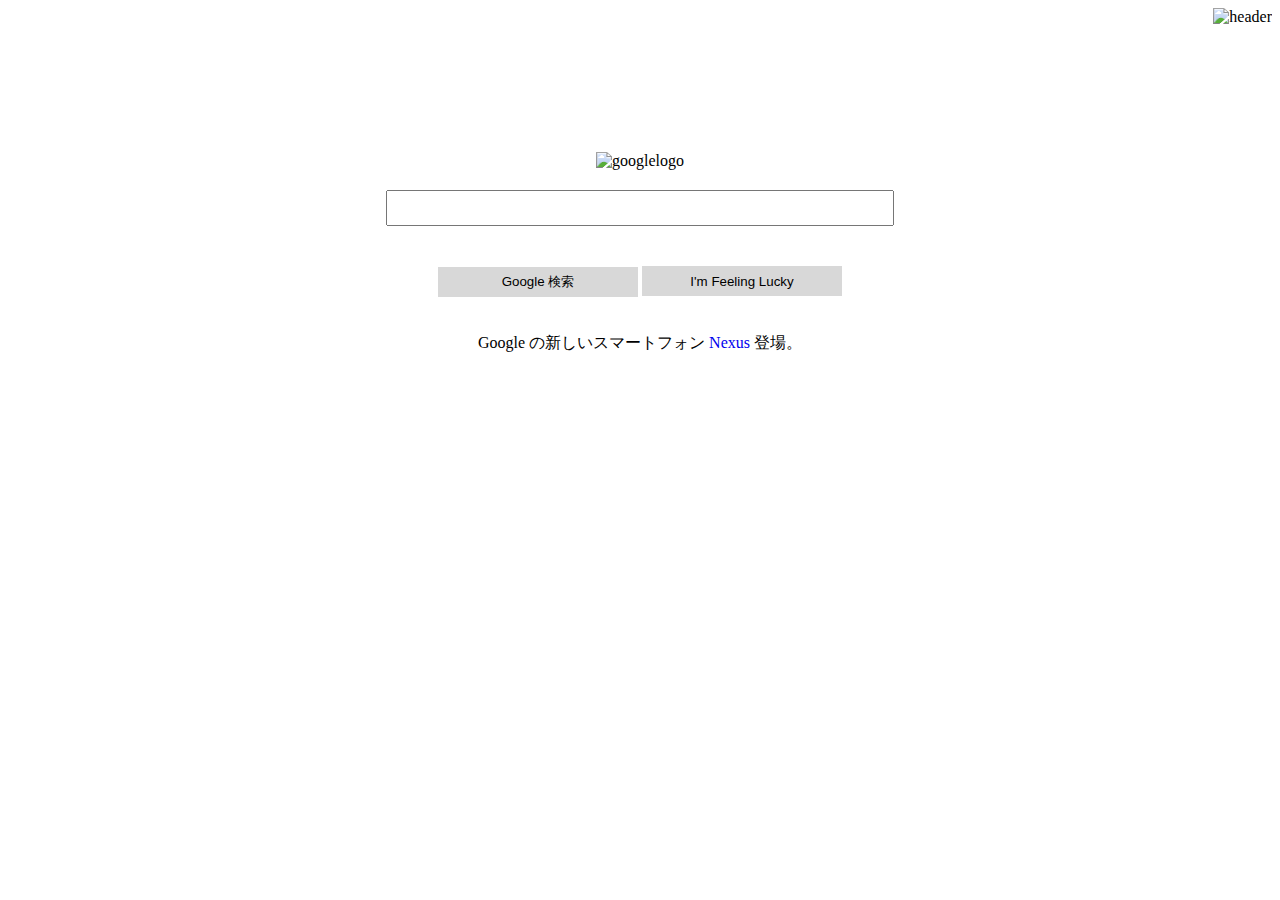
==== index.html @ cf843be7 "ページのベースを作りました" ====
<!DOCTYPE html>
<html lang="en">
<head>
    <meta charset="UTF-8">
    <title>Google</title>
    <style>
        .header{
            text-align: right;
        }
        
        .contain {
            text-align:center;
            margin:10%;
        }
        
        .search #search{
            margin:20px 0;
        }
        
        .search input{
            width:500px;
            height:30px;
            font-size:20px;

        }
        
        .search button{
            width:200px;
            height:30px;
            border:none;
            background-color:#D8D8D8;
        }
        
        .contain a{
            text-decoration: none;
        }
        
        
    </style>
</head>
<body>
    <div class="header">
        <img src="pic/header.png" alt="header">
    </div>
    <div class="contain">
        <div class="logo">
        <img src="pic/logo.jpg" alt="googlelogo" />
        </div>
        <div class="search">
            <input type="text" name="" id="search"><br>
            <button type="submit" name"search" id="search">Google 検索</button>
            <button type="button" name"I'm feeling lucky" id="search">I'm Feeling Lucky</button>
        </div>
        <p>Google の新しいスマートフォン <a href="Nexus">Nexus</a> 登場。</p>
        
    </div>
    
</body>
</html>
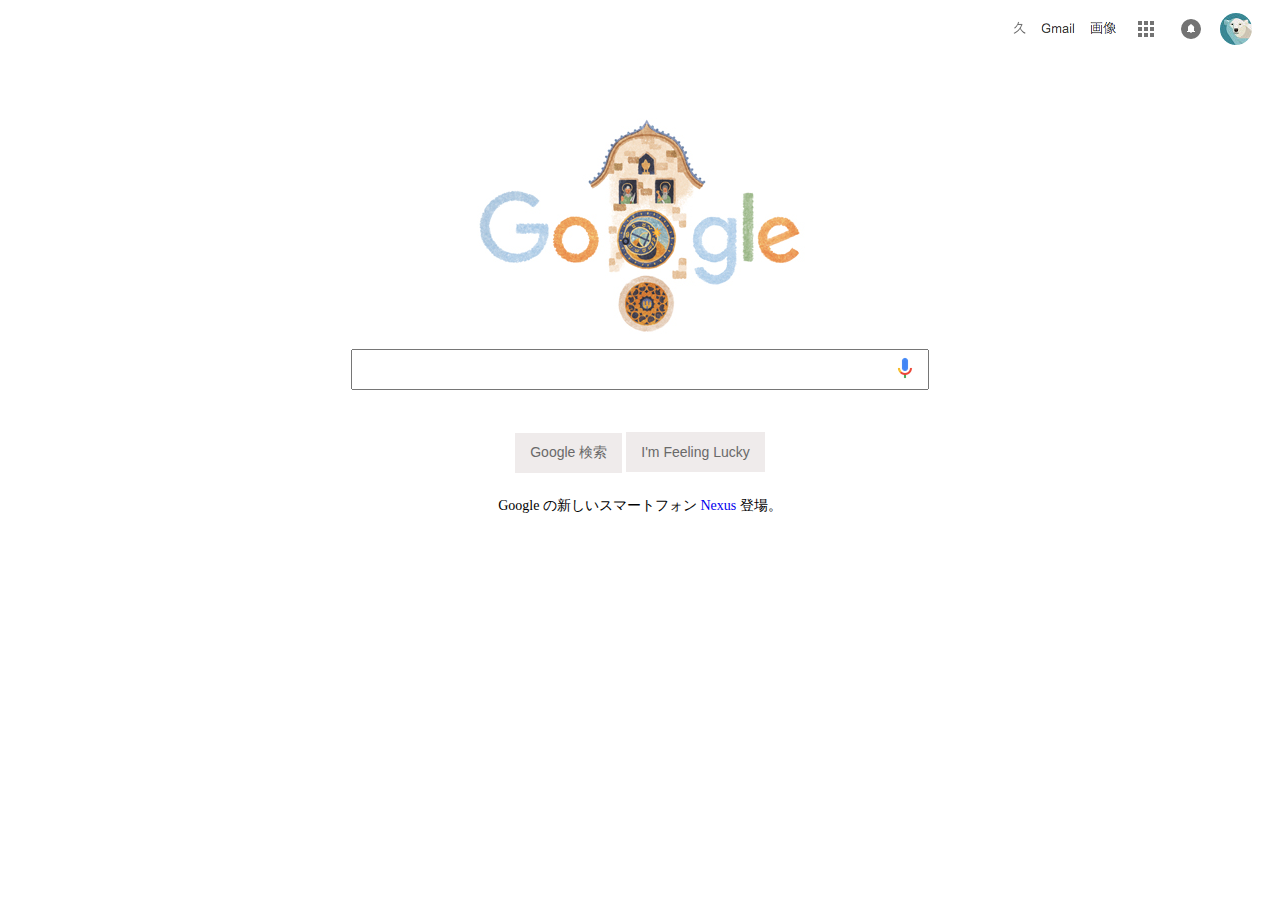
==== commit 925f317f: "綺麗にした" ====
--- a/index.html
+++ b/index.html
@@ -10,25 +10,46 @@
         
         .contain {
             text-align:center;
-            margin:10%;
+            margin:5%;
         }
         
         .search #search{
-            margin:20px 0;
+            margin:10px 0 0 0;
         }
         
-        .search input{
-            width:500px;
-            height:30px;
+        .search #button_google{
+            margin:10px 0;
+        }
+        
+        .search #button_lucky{
+            margin:10px 0;
+        }
+        
+        .search .input input{
+            width:570px;
+            height:35px;
             font-size:20px;
-
+        }
+        
+        .search .input img{
+            text-align:right;
+            position: relative;
+            left:265px;
+            top:-35px;
         }
         
         .search button{
-            width:200px;
-            height:30px;
+/*            width:200px;*/
+            height:40px;
             border:none;
-            background-color:#D8D8D8;
+            background-color:#efebeb;
+            font-size:14px;
+            color:#696969;
+            padding:0 15px;
+        }
+        
+        .contain p{
+            font-size:14px;
         }
         
         .contain a{
@@ -47,9 +68,12 @@
         <img src="pic/logo.jpg" alt="googlelogo" />
         </div>
         <div class="search">
-            <input type="text" name="" id="search"><br>
-            <button type="submit" name"search" id="search">Google 検索</button>
-            <button type="button" name"I'm feeling lucky" id="search">I'm Feeling Lucky</button>
+             <div class="input">
+                <input type="text" name="" id="search"><br>
+                <img src="pic/icon.png" alt="icon">
+            </div>
+            <button type="submit" name"search" id="button_google">Google 検索</button>
+            <button type="button" name"I'm feeling lucky" id="button_lucky">I'm Feeling Lucky</button>
         </div>
         <p>Google の新しいスマートフォン <a href="Nexus">Nexus</a> 登場。</p>
         
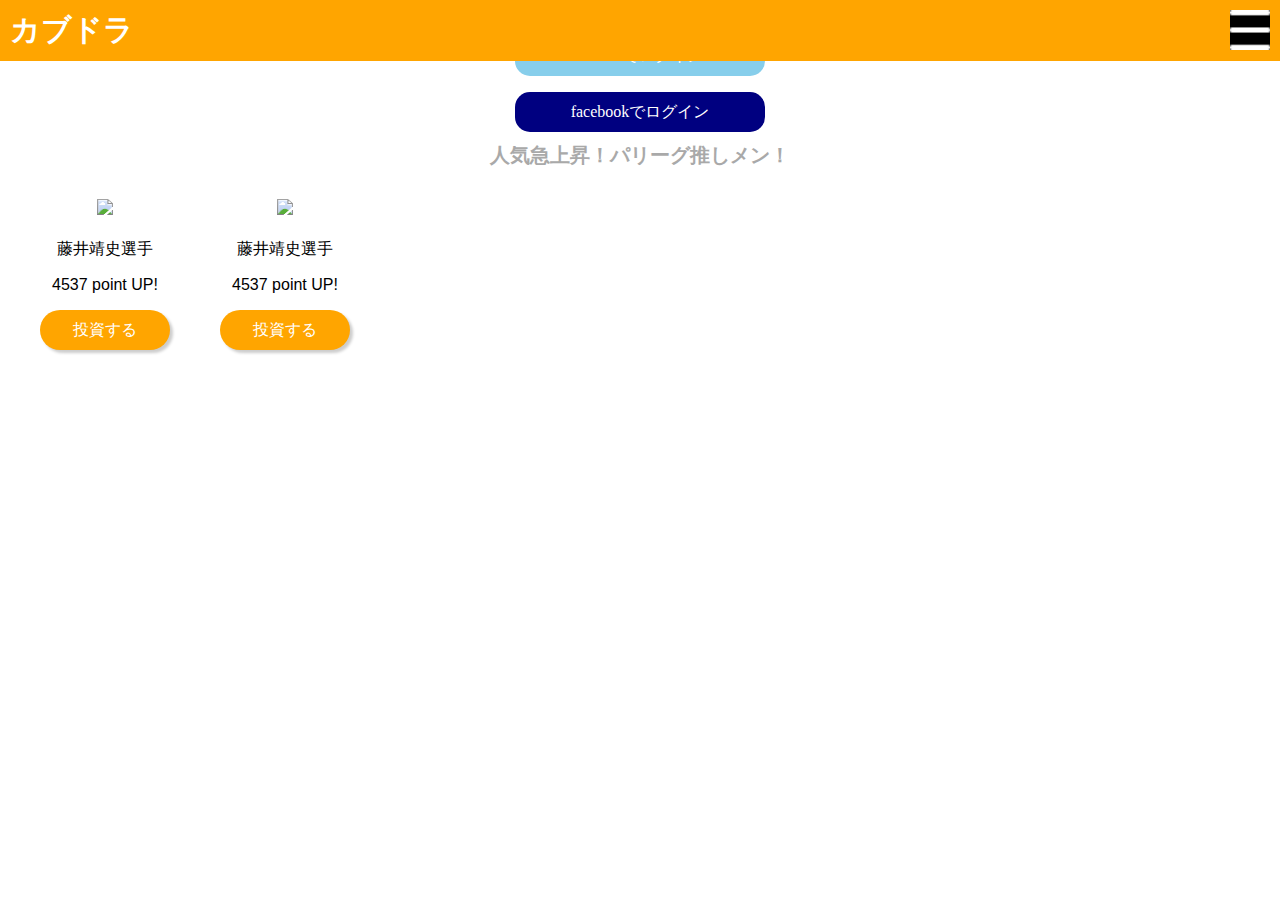
==== commit 70d57d0b: "The 7th pair programming." ====
--- a/index.html
+++ b/index.html
@@ -1,83 +1,97 @@
 <!DOCTYPE html>
-<html lang="en">
+<html lang="jp">
 <head>
     <meta charset="UTF-8">
-    <title>Google</title>
-    <style>
-        .header{
-            text-align: right;
-        }
-        
-        .contain {
-            text-align:center;
-            margin:5%;
-        }
-        
-        .search #search{
-            margin:10px 0 0 0;
-        }
-        
-        .search #button_google{
-            margin:10px 0;
-        }
-        
-        .search #button_lucky{
-            margin:10px 0;
-        }
-        
-        .search .input input{
-            width:570px;
-            height:35px;
-            font-size:20px;
-        }
-        
-        .search .input img{
-            text-align:right;
-            position: relative;
-            left:265px;
-            top:-35px;
-        }
-        
-        .search button{
-/*            width:200px;*/
-            height:40px;
-            border:none;
-            background-color:#efebeb;
-            font-size:14px;
-            color:#696969;
-            padding:0 15px;
-        }
-        
-        .contain p{
-            font-size:14px;
-        }
-        
-        .contain a{
-            text-decoration: none;
-        }
-        
-        
-    </style>
+    <title>TEST ROOM</title>
+    <link rel="stylesheet" href="main.css">
+    <link rel="stylesheet" href="snap.css">
+    
 </head>
 <body>
-    <div class="header">
-        <img src="pic/header.png" alt="header">
-    </div>
-    <div class="contain">
-        <div class="logo">
-        <img src="pic/logo.jpg" alt="googlelogo" />
+    <div class="wrap">
+
+        
+       <!-- side -->
+       <div class="snap-drawers">
+            <div class="snap-drawer snap-drawer-right">
+                <!-- メニューの部分 -->
+                <ul>
+                    <li>テスト</li>
+                    <li>テスト</li>
+                    <li>テスト</li>
+                    <li>テスト</li>
+                    <li>テスト</li>
+                    <li>テスト</li>
+                    <li>テスト</li>
+                    <li>テスト</li>
+                </ul>
+            </div>
         </div>
-        <div class="search">
-             <div class="input">
-                <input type="text" name="" id="search"><br>
-                <img src="pic/icon.png" alt="icon">
+
+
+    <!-- main -->
+    <div id="content" class="snap-content">
+            <!-- ドロワーメニューを開くボタン -->
+            <img src="pic/btn-hamburger.png" class="hamburger" id="open-right">
+            <!-- コンテンツ部分 -->
+            <div class="top-image">
+                <img src="http://placehold.jp/400x250.png">
+                <div class="mojinose">
+                    お気に入り選手を見つけて<br>
+                    投資しよう!
+                </div>
             </div>
-            <button type="submit" name"search" id="button_google">Google 検索</button>
-            <button type="button" name"I'm feeling lucky" id="button_lucky">I'm Feeling Lucky</button>
+
+            <div class="header">
+            <h1>カブドラ</h1>
+            </div>
+
+             <!-- button エリア-->
+            <div class="twitter">
+                <p>Twitterでログイン</p>
+            </div>
+
+            <div class="facebook">
+                <p>facebookでログイン</p>
+            </div>
+
+        <div class="text">
+            <h2>人気急上昇！パリーグ推しメン！</h2>
         </div>
-        <p>Google の新しいスマートフォン <a href="Nexus">Nexus</a> 登場。</p>
-        
-    </div>
-    
+
+        <div class="oshimen">
+            <div class="white-box">
+              <div class="man-image">
+                <img src="http://placehold.jp/100x100.png">
+              </div>
+              <p>藤井靖史選手</p>
+              <p>4537 point UP!</p>
+              <a href="">
+                <div class="toshi">
+                  投資する
+                </div>
+              </a>
+            </div>
+
+            <div class="white-box">
+                  <div class="man-image">
+                    <img src="http://placehold.jp/100x100.png">
+                  </div>
+                  <p>藤井靖史選手</p>
+                  <p>4537 point UP!</p>
+                  <a href="">
+                    <div class="toshi">
+                      投資する
+                    </div>
+                  </a>
+            </div>
+        </div><!--oshimen-->
+    </div><!-- main-->
+
+    </div><!-- wrap -->
+
+    <script src="http://cdn.jsdelivr.net/jquery/3.0.0-alpha1/jquery.min.js"></script><!--jquery-->
+    <script src="https://cdnjs.cloudflare.com/ajax/libs/snap.js/1.9.3/snap.js"></script><!--snap-->
+    <script src="main.js"></script>
 </body>
 </html>--- a/main.css
+++ b/main.css
@@ -0,0 +1,139 @@
+body{
+	margin:0;
+	height: 100%;
+}
+
+h1{
+	font-size:30px;
+	margin: 10px;
+	color: white;
+}
+
+h2{
+	font-size:20px;
+	margin: 10px;
+	color: darkgray;
+}
+
+button{
+    margin: 10px;
+    height: 40px;
+    width: 300px;
+}
+
+a{
+    text-decoration: none;
+}
+
+.header{
+    position: absolute;
+    top: 0px;
+    background-color:orange ;
+    margin: 0px;
+    width:100%;
+}
+
+.contents{
+    margin:0px;
+    position: relative;
+    width:100%;
+    height:100%;
+    background-color: whitesmoke;
+    z-index: 1;
+}
+
+.top-image{
+	position: relative;
+	margin-bottom:10px;
+}
+
+.mojinose{
+	position:absolute;
+	top:50%;
+	left:100px;
+	text-align: center;
+	color: white;
+	font-size:20px;
+}
+
+.button-area{
+	text-align: center;
+	margin: 0 auto;
+}
+
+.text{
+	text-align: center;
+}
+
+.man-image{
+	margin: 20px;
+}
+
+.oshimen{
+}
+
+.white-box{
+    background: white;
+    width: 150px;
+    height: 100%;
+    border-radius: 20px;
+    float: left;
+    margin-left:30px;
+    text-align: center;
+}
+
+.white-box .toshi{
+    margin:0 auto;
+}
+
+
+.toshi{
+	background: orange;
+	border-radius: 40px;
+	width: 130px;
+	height: 40px;
+	color: white;
+	box-shadow: 3px 3px 3px rgba(0,0,0,0.2);
+	line-height:40px;
+}
+
+.twitter{
+	margin: 0 auto;
+	background: skyblue;
+	width: 250px;
+	height: 40px;
+	color: white;
+	line-height:40px;
+	text-align: center;
+	font-family: 'Microsoft Sans Serif';
+	border-radius: 15px;
+}
+
+.facebook{
+	margin: 0 auto;
+	background: navy;
+	width: 250px;
+	height: 40px;
+	color: white;
+	line-height:40px;
+    text-align: center;
+	font-family: 'Microsoft Sans Serif';
+	border-radius: 15px;
+}
+
+.hamburger {
+	display: block;
+  	position: absolute;
+  	width: 40px;
+  	height: 40px;
+  	background: #000;
+  	right: 10px;
+  	top: 10px;
+    z-index: 1;
+ }
+
+
+.wrap{
+    z-index:1;
+}
+
--- a/snap.css
+++ b/snap.css
@@ -0,0 +1,82 @@
+html, body {
+  font-family: sans-serif;
+  margin: 0;
+  padding: 0;
+  width: 100%;
+  height: 100%;
+  overflow: hidden;
+}
+
+.snap-content {
+  position: absolute;
+  top: 0;
+  right: 0;
+  bottom: 0;
+  left: 0;
+  width: auto;
+  height: auto;
+  z-index: 2;
+    background-color: white;
+  overflow: auto;
+  -webkit-overflow-scrolling: touch;
+  -webkit-transform: translate3d(0, 0, 0);
+     -moz-transform: translate3d(0, 0, 0);
+      -ms-transform: translate3d(0, 0, 0);
+       -o-transform: translate3d(0, 0, 0);
+          transform: translate3d(0, 0, 0);
+}
+
+.snap-drawers {
+  position: absolute;
+  top: 0;
+  right: 0;
+  bottom: 0;
+  left: 0;
+  width: auto;
+  height: auto;
+}
+
+.snap-drawer {
+  position: absolute;
+  top: 0;
+  right: auto;
+  bottom: 0;
+  left: auto;
+  width: 265px;
+  height: auto;
+  overflow: auto;
+  -webkit-overflow-scrolling: touch;
+  -webkit-transition: width 0.3s ease;
+     -moz-transition: width 0.3s ease;
+      -ms-transition: width 0.3s ease;
+       -o-transition: width 0.3s ease;
+          transition: width 0.3s ease;
+}
+
+/*
+.snap-drawer-left {
+  left: 0;
+  z-index: 1;
+}
+*/
+
+.snap-drawer-right {
+    right: 0;
+    z-index: 0; /* main より下 */
+    background-color: orange;
+}
+
+.snap-drawer-right li{
+    list-style:none;
+    text-align: center;
+}
+
+.snapjs-left .snap-drawer-right,
+.snapjs-right .snap-drawer-left {
+  display: none;
+}
+
+.snapjs-expand-left .snap-drawer-left,
+.snapjs-expand-right .snap-drawer-right {
+  width: 100%;
+}
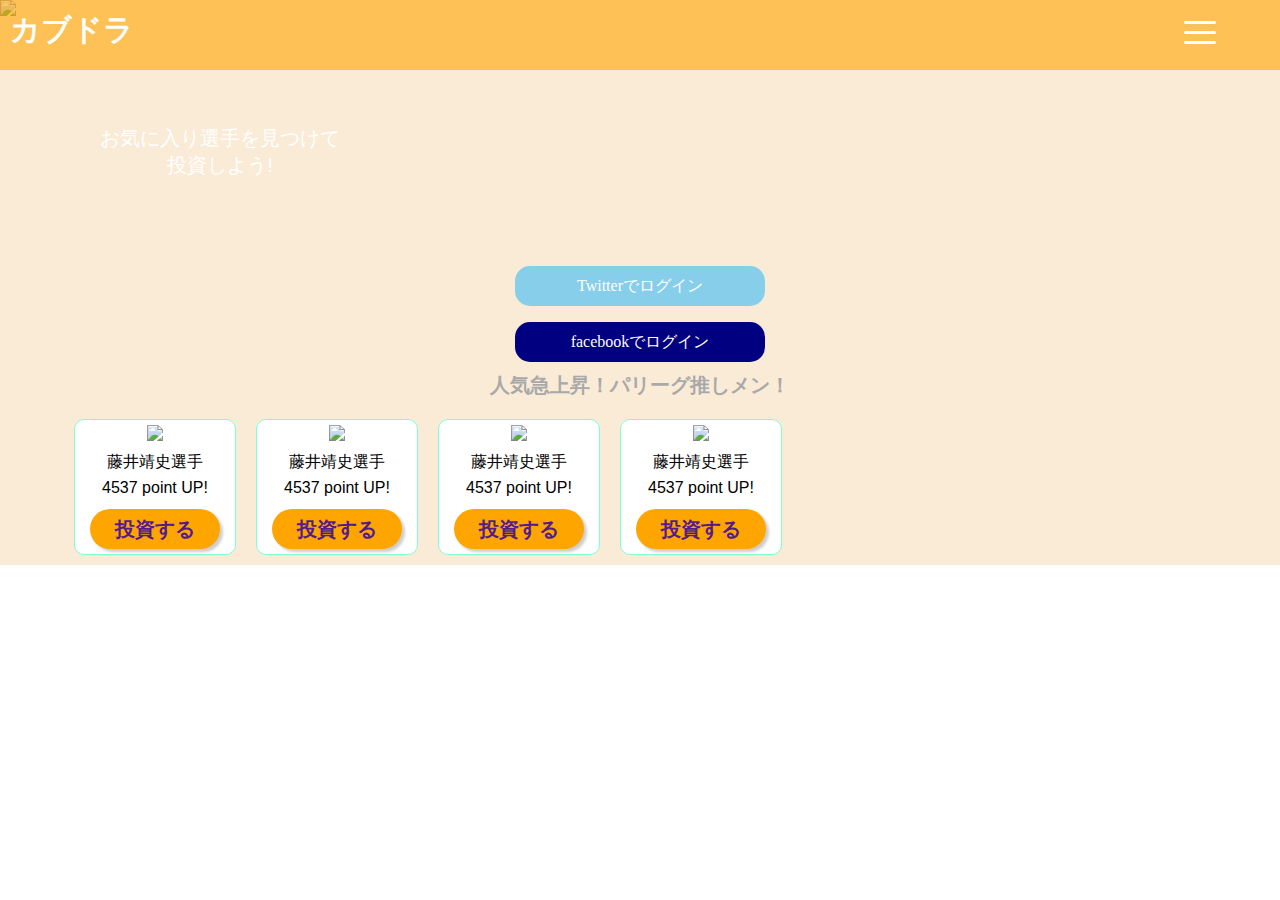
==== commit ab57f306: "ちょっとした修正" ====
--- a/index.html
+++ b/index.html
@@ -1,97 +1,146 @@
 <!DOCTYPE html>
 <html lang="jp">
+
 <head>
     <meta charset="UTF-8">
-    <title>TEST ROOM</title>
-    <link rel="stylesheet" href="main.css">
-    <link rel="stylesheet" href="snap.css">
-    
+    <title>カブドラ プロトタイプ</title>
+    <!-- main -->
+    <link rel="stylesheet" href="main.css" />
+    <!-- snap.jsのためのcss-->
+    <link rel="stylesheet" href="snap.css" />
+    <!-- headroom.jsのためのcss-->
+    <link rel="stylesheet" href="headroom.css" />
 </head>
+
 <body>
-    <div class="wrap">
+    <!-- Wrapper -->
+    <div class="wrapper">
 
-        
-       <!-- side -->
-       <div class="snap-drawers">
-            <div class="snap-drawer snap-drawer-right">
-                <!-- メニューの部分 -->
-                <ul>
-                    <li>テスト</li>
-                    <li>テスト</li>
-                    <li>テスト</li>
-                    <li>テスト</li>
-                    <li>テスト</li>
-                    <li>テスト</li>
-                    <li>テスト</li>
-                    <li>テスト</li>
-                </ul>
+        <!-- side -->
+        <div id="side">
+            <div class="snap-drawers">
+                <div class="snap-drawer snap-drawer-right">
+                    <!-- メニューの部分 -->
+                    <ul>
+                       <li>テスト<span class="chevron"></span></li>
+                       <li>テスト<span class="chevron"></span></li>
+                       <li>テスト<span class="chevron"></span></li>
+                       <li>テスト<span class="chevron"></span></li>
+                       <li>テスト<span class="chevron"></span></li>
+                    </ul>
+                </div>
             </div>
         </div>
 
+        <!-- main -->
+        <div id="main">
+            <!-- この部分が動きます -->
+            <div id="slide" class="snap-content">
 
-    <!-- main -->
-    <div id="content" class="snap-content">
-            <!-- ドロワーメニューを開くボタン -->
-            <img src="pic/btn-hamburger.png" class="hamburger" id="open-right">
-            <!-- コンテンツ部分 -->
-            <div class="top-image">
-                <img src="http://placehold.jp/400x250.png">
-                <div class="mojinose">
-                    お気に入り選手を見つけて<br>
-                    投資しよう!
+                <!-- Header(動かすためにやむなくこの位置に) -->
+                <div id="header" class="headroom">
+                    <h1>カブドラ</h1>
+                    <!-- ドロワーメニューを開くボタン -->
+                    <div id="open-right">
+                        <img class="hamburger" src="pic/btn-hamburger.png">
+                    </div>
                 </div>
+
+                <!-- コンテンツ部分 -->
+                <div class="content">
+                    <div class="top-image">
+                        <!-- 400 x 250 -->
+                        <img src="http://placehold.jp/400x250.png">
+                        <!-- ここはレスポンシブにしたいなー -->
+                        <div class="mojinose">
+                            お気に入り選手を見つけて
+                            <br> 投資しよう!
+                        </div>
+                    </div>
+
+                    <!-- login エリア-->
+                    <div class="login">
+                        <div class="twitter">
+                            <p>Twitterでログイン</p>
+                        </div>
+
+                        <div class="facebook">
+                            <p>facebookでログイン</p>
+                        </div>
+                    </div>
+
+                    <!-- 運営からのコメント -->
+                    <div class="comment">
+                        <h2>人気急上昇！パリーグ推しメン！</h2>
+                    </div>
+
+                    <!-- 押しメン -->
+                    <div class="oshimen">
+                        <div class="white-box">
+                            <div class="player-img">
+                                <img src="http://placehold.jp/100x100.png">
+                            </div>
+                            <p>藤井靖史選手</p>
+                            <p>4537 point UP!</p>
+                            <div class="vote">
+                                <a href="">投資する</a>
+                            </div>
+                        </div>
+
+                        <div class="white-box">
+                            <div class="player-img">
+                                <img src="http://placehold.jp/100x100.png">
+                            </div>
+                            <p>藤井靖史選手</p>
+                            <p>4537 point UP!</p>
+                            <div class="vote">
+                                <a href="">投資する</a>
+                            </div>
+                        </div>
+
+                        <div class="white-box">
+                            <div class="player-img">
+                                <img src="http://placehold.jp/100x100.png">
+                            </div>
+                            <p>藤井靖史選手</p>
+                            <p>4537 point UP!</p>
+                            <div class="vote">
+                                <a href="">投資する</a>
+                            </div>
+                        </div>
+
+                        <div class="white-box">
+                            <div class="player-img">
+                                <img src="http://placehold.jp/100x100.png">
+                            </div>
+                            <p>藤井靖史選手</p>
+                            <p>4537 point UP!</p>
+                            <div class="vote">
+                                <a href="">投資する</a>
+                            </div>
+                        </div>
+
+                        <!-- oshimen-footer -->
+                        <div class="oshimen-footer">
+                        </div>
+                    </div>
+                    <!--oshimen-->
+                </div>
+                <!-- content -->
             </div>
+            <!-- slide -->
+        </div>
+        <!-- main-->
+    </div>
+    <!-- wrapper -->
 
-            <div class="header">
-            <h1>カブドラ</h1>
-            </div>
-
-             <!-- button エリア-->
-            <div class="twitter">
-                <p>Twitterでログイン</p>
-            </div>
-
-            <div class="facebook">
-                <p>facebookでログイン</p>
-            </div>
-
-        <div class="text">
-            <h2>人気急上昇！パリーグ推しメン！</h2>
-        </div>
-
-        <div class="oshimen">
-            <div class="white-box">
-              <div class="man-image">
-                <img src="http://placehold.jp/100x100.png">
-              </div>
-              <p>藤井靖史選手</p>
-              <p>4537 point UP!</p>
-              <a href="">
-                <div class="toshi">
-                  投資する
-                </div>
-              </a>
-            </div>
-
-            <div class="white-box">
-                  <div class="man-image">
-                    <img src="http://placehold.jp/100x100.png">
-                  </div>
-                  <p>藤井靖史選手</p>
-                  <p>4537 point UP!</p>
-                  <a href="">
-                    <div class="toshi">
-                      投資する
-                    </div>
-                  </a>
-            </div>
-        </div><!--oshimen-->
-    </div><!-- main-->
-
-    </div><!-- wrap -->
-
-    <script src="http://cdn.jsdelivr.net/jquery/3.0.0-alpha1/jquery.min.js"></script><!--jquery-->
-    <script src="https://cdnjs.cloudflare.com/ajax/libs/snap.js/1.9.3/snap.js"></script><!--snap-->
+    <!--jquery-->
+    <script src="http://cdn.jsdelivr.net/jquery/3.0.0-alpha1/jquery.min.js"></script>
+    <!--snap.js-->
+    <script src="https://cdnjs.cloudflare.com/ajax/libs/snap.js/1.9.3/snap.js"></script>
+    <!--headroom.js-->
+    <script src="http://cdn.jsdelivr.net/headroomjs/0.7.0/headroom.min.js"></script>
     <script src="main.js"></script>
 </body>
+
 </html>--- a/main.css
+++ b/main.css
@@ -1,18 +1,22 @@
-body{
-	margin:0;
-	height: 100%;
+html, body {
+    font-family: sans-serif;
+    margin: 0;
+    padding: 0;
+    overflow: hidden;
+    height: 100%;
+    width: 100%;
 }
 
 h1{
-	font-size:30px;
-	margin: 10px;
-	color: white;
+    font-size:30px;
+    margin: 10px;
+    color: white;
 }
 
 h2{
-	font-size:20px;
-	margin: 10px;
-	color: darkgray;
+    font-size:20px;
+    margin: 10px;
+    color: darkgray;
 }
 
 button{
@@ -25,115 +29,175 @@
     text-decoration: none;
 }
 
-.header{
+
+/* wrapper */
+#wrapper{
+    z-index: 0;
+}
+
+/* side */
+#side{
+    z-index: 1;
+}
+
+#side li{
+    position: relative;
+    padding: 20px 60px 20px 10px;
+    border-bottom: 1px solid rgba(0, 0, 0, .1);
+    list-style:none;
+    text-align: center;
+}
+
+/* chevron */
+.chevron {
+    display:inline-block;
+    width: .5em;
+    height: .8em;
+    position:relative;
+    left:90px;
+}
+.chevron:before, .chevron:after {
+    display:block;
+    content:"";
+    width:0;
+    height:0em;
+    border-style:solid;
+    position:absolute;
+}
+.chevron:before {
+    right:0;
+    border-width:.6em 0 .6em .6em;
+    border-color:transparent transparent transparent white;
+}
+.chevron:after {
+    left:0;
+    border-width:.6em 0 .6em .6em;
+    border-color:transparent transparent transparent rgba(0, 0, 0, 0);
+}
+
+/* main */
+#main{
+    margin:0px;
+    width:100%;
+    height:100%;
+    background-color: whitesmoke;
+    z-index: 2;
+}
+
+/* header(snapの関係でmainの中に) */
+#header{
+    position: fixed;
+    top: 0px;
+    left: 0px;
+    width:100%;
+    height:70px; /* 固定 */
+    background-color: rgba(255, 165, 0,0.6);
+    z-index: 3; /* side*/
+}
+
+.hamburger {
+    display: block; 
     position: absolute;
-    top: 0px;
-    background-color:orange ;
-    margin: 0px;
-    width:100%;
-}
-
-.contents{
-    margin:0px;
+    top:30%;
+    right:5%;
+    z-index: 3;
+}
+
+/* content */
+.content{
+    background-color:antiquewhite;
+}
+
+/* top画像 400x250*/
+.top-image{
+    position: relative;
+    width:450px;
+    height:250px;
+}
+
+.mojinose{
+    position:absolute;
+    top:50%;
+    left:100px;
+    text-align: center;
+    color: white;
+    font-size:20px;
+}
+
+/* login button */
+.login{ /* login 内で共通 */
+    font-family: 'Microsoft Sans Serif';
+    text-align: center;
+    margin: 0 auto;
+    color: white;
+}
+
+.login > .twitter{
+    margin: 0 auto;
+    background: skyblue;
+    width: 250px;
+    height: 40px;
+    line-height:40px;
+    border-radius: 15px;
+}
+
+.login > .facebook{
+    margin: 0 auto;
+    background: navy;
+    width: 250px;
+    height: 40px;
+    line-height:40px;
+    border-radius: 15px;
+}
+
+/* 運営からのコメント */
+.comment{
+    text-align: center;
+}
+
+/* oshimen */
+.oshimen{
     position: relative;
     width:100%;
     height:100%;
-    background-color: whitesmoke;
-    z-index: 1;
-}
-
-.top-image{
-	position: relative;
-	margin-bottom:10px;
-}
-
-.mojinose{
-	position:absolute;
-	top:50%;
-	left:100px;
-	text-align: center;
-	color: white;
-	font-size:20px;
-}
-
-.button-area{
-	text-align: center;
-	margin: 0 auto;
-}
-
-.text{
-	text-align: center;
-}
-
-.man-image{
-	margin: 20px;
-}
-
-.oshimen{
+    padding:0 5%;/* いい感じにセンター寄せできないかなー */
+    text-align:center;
 }
 
 .white-box{
-    background: white;
-    width: 150px;
-    height: 100%;
-    border-radius: 20px;
-    float: left;
-    margin-left:30px;
-    text-align: center;
-}
-
-.white-box .toshi{
+    float:left;
+    background-color: white;
+    margin:10px 10px;
+    padding:5px;
+    width:150px;
+    border:1px solid;
+    border-color:aquamarine;
+    border-radius: 10px;
+    line-height: 10px;
+}
+
+.player-image{
+    width:100px;
+    height:100px;
+}
+
+.vote{
+    display: block;
     margin:0 auto;
-}
-
-
-.toshi{
-	background: orange;
-	border-radius: 40px;
-	width: 130px;
-	height: 40px;
-	color: white;
-	box-shadow: 3px 3px 3px rgba(0,0,0,0.2);
-	line-height:40px;
-}
-
-.twitter{
-	margin: 0 auto;
-	background: skyblue;
-	width: 250px;
-	height: 40px;
-	color: white;
-	line-height:40px;
-	text-align: center;
-	font-family: 'Microsoft Sans Serif';
-	border-radius: 15px;
-}
-
-.facebook{
-	margin: 0 auto;
-	background: navy;
-	width: 250px;
-	height: 40px;
-	color: white;
-	line-height:40px;
-    text-align: center;
-	font-family: 'Microsoft Sans Serif';
-	border-radius: 15px;
-}
-
-.hamburger {
-	display: block;
-  	position: absolute;
-  	width: 40px;
-  	height: 40px;
-  	background: #000;
-  	right: 10px;
-  	top: 10px;
-    z-index: 1;
- }
-
-
-.wrap{
-    z-index:1;
-}
-
+    width: 130px;
+    height: 40px;
+    font-size: 20px;
+    text-align: center;
+    font-weight: bold;
+    background: orange;
+    border-radius: 40px;
+    box-shadow: 3px 3px 3px rgba(0,0,0,0.2);
+    color: white;
+    line-height:40px;
+}
+
+/* oshimen-footer(clearのための) */
+.oshimen-footer{
+    clear: both; /* 強制的にclear */
+}
+
--- a/snap.css
+++ b/snap.css
@@ -1,12 +1,3 @@
-html, body {
-  font-family: sans-serif;
-  margin: 0;
-  padding: 0;
-  width: 100%;
-  height: 100%;
-  overflow: hidden;
-}
-
 .snap-content {
   position: absolute;
   top: 0;
@@ -62,13 +53,9 @@
 
 .snap-drawer-right {
     right: 0;
-    z-index: 0; /* main より下 */
-    background-color: orange;
-}
+    z-index: 1; /* main より下 */
+    background-color: rgba(255, 165, 0,0.6);
 
-.snap-drawer-right li{
-    list-style:none;
-    text-align: center;
 }
 
 .snapjs-left .snap-drawer-right,
--- a/headroom.css
+++ b/headroom.css
@@ -0,0 +1,31 @@
+/*
+* {
+  margin: 0;
+  padding: 0;
+  border: 0;
+}
+*/
+
+/*
+#foo {
+    width: 1024px;
+    height: 1056px;
+    background-image: url("http://jsrun.it/assets/8/5/K/8/85K8v.jpg");
+    background-repeat: no-repeat;
+    background-position: 0px 100px;  
+}
+*/
+
+.initial {
+    background-color: green;
+    opacity: 0.5;
+}
+
+.pinned {
+    background-color: blue !important;
+    opacity: 0.5;
+}
+
+.unpinned {
+    display: none;
+}
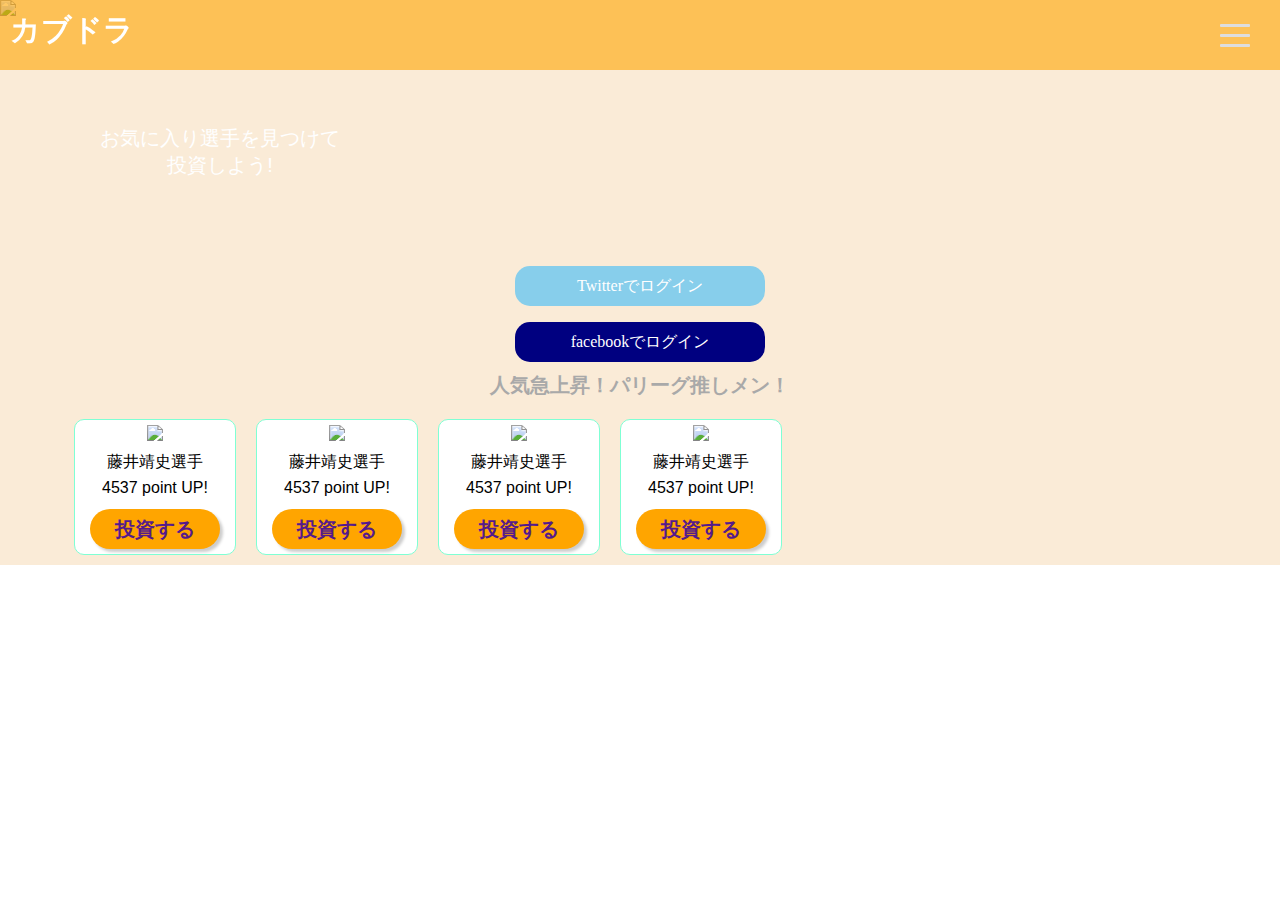
==== commit 3176c0a9: "Implementing drawer.js." ====
--- a/index.html
+++ b/index.html
@@ -6,140 +6,140 @@
     <title>カブドラ プロトタイプ</title>
     <!-- main -->
     <link rel="stylesheet" href="main.css" />
-    <!-- snap.jsのためのcss-->
-    <link rel="stylesheet" href="snap.css" />
+    <!-- drawer.jsのためのcss-->
+    <!--    <link rel="stylesheet" href="//cdnjs.cloudflare.com/ajax/libs/drawer/2.4.0/css/drawer.min.css">-->
+    <link rel="stylesheet" href="drawer.css" />
     <!-- headroom.jsのためのcss-->
     <link rel="stylesheet" href="headroom.css" />
 </head>
 
-<body>
+<body class="drawer drawer-right">
     <!-- Wrapper -->
     <div class="wrapper">
 
-        <!-- side -->
-        <div id="side">
-            <div class="snap-drawers">
-                <div class="snap-drawer snap-drawer-right">
-                    <!-- メニューの部分 -->
-                    <ul>
-                       <li>テスト<span class="chevron"></span></li>
-                       <li>テスト<span class="chevron"></span></li>
-                       <li>テスト<span class="chevron"></span></li>
-                       <li>テスト<span class="chevron"></span></li>
-                       <li>テスト<span class="chevron"></span></li>
+        <!-- Header -->
+        <header role="banner" class="headroom">
+            <h1>カブドラ</h1>
+            <div class="drawer-header">
+                <button type="button" class="drawer-toggle drawer-hamburger">
+                    <span class="sr-only">toggle navigation</span>
+                    <span class="drawer-hamburger-icon"></span>
+                </button>
+            </div>
+
+            <!-- side -->
+            <div id="side" class="drawer-main drawer-default">
+                <nav class="drawer-nav" role="navigation">
+                    <div class="drawer-brand"><a href="./">Menu</a></div>
+
+                    <ul class="drawer-menu">
+                        <li class="drawer-menu-item"><a href="./base">My page</a></li>
+                        <li class="drawer-menu-item"><a href="./base">Player list</a></li>
+                        <li class="drawer-menu-item"><a href="./base">Prize</a></li>
                     </ul>
-                </div>
+
+                    <div class="drawer-footer"><span></span></div>
+                </nav>
             </div>
-        </div>
+        </header>
 
         <!-- main -->
-        <div id="main">
-            <!-- この部分が動きます -->
-            <div id="slide" class="snap-content">
-
-                <!-- Header(動かすためにやむなくこの位置に) -->
-                <div id="header" class="headroom">
-                    <h1>カブドラ</h1>
-                    <!-- ドロワーメニューを開くボタン -->
-                    <div id="open-right">
-                        <img class="hamburger" src="pic/btn-hamburger.png">
+        <div id="main" class="drawer-overlay">
+            <!-- コンテンツ部分 -->
+            <div class="content">
+                <div class="top-image">
+                    <!-- 400 x 250 -->
+                    <img src="http://placehold.jp/400x250.png">
+                    <!-- ここはレスポンシブにしたいなー -->
+                    <div class="mojinose">
+                        お気に入り選手を見つけて
+                        <br> 投資しよう!
                     </div>
                 </div>
 
-                <!-- コンテンツ部分 -->
-                <div class="content">
-                    <div class="top-image">
-                        <!-- 400 x 250 -->
-                        <img src="http://placehold.jp/400x250.png">
-                        <!-- ここはレスポンシブにしたいなー -->
-                        <div class="mojinose">
-                            お気に入り選手を見つけて
-                            <br> 投資しよう!
+                <!-- login エリア-->
+                <div class="login">
+                    <div class="twitter">
+                        <p>Twitterでログイン</p>
+                    </div>
+
+                    <div class="facebook">
+                        <p>facebookでログイン</p>
+                    </div>
+                </div>
+
+                <!-- 運営からのコメント -->
+                <div class="comment">
+                    <h2>人気急上昇！パリーグ推しメン！</h2>
+                </div>
+
+                <!-- 押しメン -->
+                <div class="oshimen">
+                    <div class="white-box">
+                        <div class="player-img">
+                            <img src="http://placehold.jp/100x100.png">
+                        </div>
+                        <p>藤井靖史選手</p>
+                        <p>4537 point UP!</p>
+                        <div class="vote">
+                            <a href="">投資する</a>
                         </div>
                     </div>
 
-                    <!-- login エリア-->
-                    <div class="login">
-                        <div class="twitter">
-                            <p>Twitterでログイン</p>
+                    <div class="white-box">
+                        <div class="player-img">
+                            <img src="http://placehold.jp/100x100.png">
                         </div>
-
-                        <div class="facebook">
-                            <p>facebookでログイン</p>
+                        <p>藤井靖史選手</p>
+                        <p>4537 point UP!</p>
+                        <div class="vote">
+                            <a href="">投資する</a>
                         </div>
                     </div>
 
-                    <!-- 運営からのコメント -->
-                    <div class="comment">
-                        <h2>人気急上昇！パリーグ推しメン！</h2>
+                    <div class="white-box">
+                        <div class="player-img">
+                            <img src="http://placehold.jp/100x100.png">
+                        </div>
+                        <p>藤井靖史選手</p>
+                        <p>4537 point UP!</p>
+                        <div class="vote">
+                            <a href="">投資する</a>
+                        </div>
                     </div>
 
-                    <!-- 押しメン -->
-                    <div class="oshimen">
-                        <div class="white-box">
-                            <div class="player-img">
-                                <img src="http://placehold.jp/100x100.png">
-                            </div>
-                            <p>藤井靖史選手</p>
-                            <p>4537 point UP!</p>
-                            <div class="vote">
-                                <a href="">投資する</a>
-                            </div>
+                    <div class="white-box">
+                        <div class="player-img">
+                            <img src="http://placehold.jp/100x100.png">
                         </div>
-
-                        <div class="white-box">
-                            <div class="player-img">
-                                <img src="http://placehold.jp/100x100.png">
-                            </div>
-                            <p>藤井靖史選手</p>
-                            <p>4537 point UP!</p>
-                            <div class="vote">
-                                <a href="">投資する</a>
-                            </div>
-                        </div>
-
-                        <div class="white-box">
-                            <div class="player-img">
-                                <img src="http://placehold.jp/100x100.png">
-                            </div>
-                            <p>藤井靖史選手</p>
-                            <p>4537 point UP!</p>
-                            <div class="vote">
-                                <a href="">投資する</a>
-                            </div>
-                        </div>
-
-                        <div class="white-box">
-                            <div class="player-img">
-                                <img src="http://placehold.jp/100x100.png">
-                            </div>
-                            <p>藤井靖史選手</p>
-                            <p>4537 point UP!</p>
-                            <div class="vote">
-                                <a href="">投資する</a>
-                            </div>
-                        </div>
-
-                        <!-- oshimen-footer -->
-                        <div class="oshimen-footer">
+                        <p>藤井靖史選手</p>
+                        <p>4537 point UP!</p>
+                        <div class="vote">
+                            <a href="">投資する</a>
                         </div>
                     </div>
-                    <!--oshimen-->
+
+                    <!-- oshimen-footer -->
+                    <div class="oshimen-footer">
+                    </div>
                 </div>
-                <!-- content -->
+                <!--oshimen-->
             </div>
-            <!-- slide -->
+            <!-- content -->
         </div>
         <!-- main-->
     </div>
     <!-- wrapper -->
 
     <!--jquery-->
-    <script src="http://cdn.jsdelivr.net/jquery/3.0.0-alpha1/jquery.min.js"></script>
-    <!--snap.js-->
-    <script src="https://cdnjs.cloudflare.com/ajax/libs/snap.js/1.9.3/snap.js"></script>
-    <!--headroom.js-->
-    <script src="http://cdn.jsdelivr.net/headroomjs/0.7.0/headroom.min.js"></script>
+    <script src="//cdn.jsdelivr.net/jquery/3.0.0-alpha1/jquery.min.js"></script>
+    <!--drawer-->
+    <script src="//cdnjs.cloudflare.com/ajax/libs/drawer/2.4.0/js/jquery.drawer.min.js"></script>
+    <!--iscroll-->
+    <script src="//cdnjs.cloudflare.com/ajax/libs/iScroll/5.1.3/iscroll.min.js" type="application/javascript"></script>
+    <!--dropdown-->
+    <script src="//cdn.jsdelivr.net/bootstrap.hover-dropdown/2.1.3/bootstrap-hover-dropdown.min.js"></script>
+    <!--自作js-->
     <script src="main.js"></script>
 </body>
 
--- a/main.css
+++ b/main.css
@@ -32,12 +32,28 @@
 
 /* wrapper */
 #wrapper{
-    z-index: 0;
+}
+
+/* header */
+header{
+    position: fixed;
+    top: 0px;
+    left: 0px;
+    width:100%;
+    height:70px; /* 固定 */
+    background-color: rgba(255, 165, 0,0.6);
+    z-index: 1;
+}
+
+.hamburger {
+    display: block; 
+    position: absolute;
+    top:30%;
+    right:5%;
 }
 
 /* side */
 #side{
-    z-index: 1;
 }
 
 #side li{
@@ -81,26 +97,6 @@
     width:100%;
     height:100%;
     background-color: whitesmoke;
-    z-index: 2;
-}
-
-/* header(snapの関係でmainの中に) */
-#header{
-    position: fixed;
-    top: 0px;
-    left: 0px;
-    width:100%;
-    height:70px; /* 固定 */
-    background-color: rgba(255, 165, 0,0.6);
-    z-index: 3; /* side*/
-}
-
-.hamburger {
-    display: block; 
-    position: absolute;
-    top:30%;
-    right:5%;
-    z-index: 3;
 }
 
 /* content */
--- a/drawer.css
+++ b/drawer.css
@@ -0,0 +1,749 @@
+/*!
+ * drawer v2.4.0
+ * http://git.blivesta.com/drawer
+ * Licensed under MIT
+ * Author : blivesta
+ * http://blivesta.com
+ */
+
+body.drawer-navbar.drawer-fixed {
+    padding-top: 0;
+}
+
+.drawer-main {
+    position: fixed;
+    top: 0;
+    z-index: 5300;
+    width: 280px;
+    height: 100%;
+    overflow: scroll;
+}
+
+.drawer-left .drawer-main {
+    left: -280px;
+    -webkit-transition: -webkit-transform .4s cubic-bezier(.19, 1, .22, 1);
+    -o-transition: -o-transform .4s cubic-bezier(.19, 1, .22, 1);
+    transition: transform .4s cubic-bezier(.19, 1, .22, 1);
+    -webkit-transform: translate3d(-280px, 0px, 0px);
+    transform: translate3d(-280px, 0px, 0px);
+}
+
+.drawer-left.drawer-open .drawer-main {
+    left: 0;
+    -webkit-transform: translate3d(0px, 0px, 0px);
+    transform: translate3d(0px, 0px, 0px);
+}
+
+.drawer-right .drawer-main {
+    right: -280px;
+    -webkit-transition: -webkit-transform .4s cubic-bezier(.19, 1, .22, 1);
+    -o-transition: -o-transform .4s cubic-bezier(.19, 1, .22, 1);
+    transition: transform .4s cubic-bezier(.19, 1, .22, 1);
+    -webkit-transform: translate3d(280px, 0px, 0px);
+    transform: translate3d(280px, 0px, 0px);
+}
+
+.drawer-right.drawer-open .drawer-main {
+    right: 0;
+    -webkit-transform: translate3d(0px, 0px, 0px);
+    transform: translate3d(0px, 0px, 0px);
+}
+
+.drawer-top .drawer-main {
+    width: 100%;
+    height: auto;
+    max-height: 100%;
+    -webkit-transition: -webkit-transform .4s cubic-bezier(.19, 1, .22, 1);
+    -o-transition: -o-transform .4s cubic-bezier(.19, 1, .22, 1);
+    transition: transform .4s cubic-bezier(.19, 1, .22, 1);
+    -webkit-transform: translate3d(0, -100%, 0px);
+    transform: translate3d(0, -100%, 0px);
+}
+
+.drawer-top.drawer-open .drawer-main {
+    -webkit-transform: translate3d(0, 0, 0px);
+    transform: translate3d(0, 0, 0px);
+}
+
+.drawer-overlay {
+    position: relative;
+}
+
+.drawer-left .drawer-hamburger {
+    left: 0;
+    -webkit-transform: translateX(0px) translateY(0px);
+    -ms-transform: translateX(0px) translateY(0px);
+    -o-transform: translateX(0px) translateY(0px);
+    transform: translateX(0px) translateY(0px);
+}
+
+.drawer-left.drawer-open .drawer-hamburger {
+    -webkit-transform: translateX(280px) translateY(0px);
+    -ms-transform: translateX(280px) translateY(0px);
+    -o-transform: translateX(280px) translateY(0px);
+    transform: translateX(280px) translateY(0px);
+}
+
+.drawer-right .drawer-hamburger {
+    right: 0;
+    -webkit-transform: translateX(0px) translateY(0px);
+    -ms-transform: translateX(0px) translateY(0px);
+    -o-transform: translateX(0px) translateY(0px);
+    transform: translateX(0px) translateY(0px);
+}
+
+.drawer-right.drawer-open .drawer-hamburger {
+    -webkit-transform: translateX(-280px) translateY(0px);
+    -ms-transform: translateX(-280px) translateY(0px);
+    -o-transform: translateX(-280px) translateY(0px);
+    transform: translateX(-280px) translateY(0px);
+}
+
+.drawer-top .drawer-hamburger {
+    right: 0;
+}
+
+.drawer-top.drawer-open .drawer-hamburger {
+    right: 0;
+    z-index: 5400;
+}
+
+/* openedのときに全体を薄暗くする*/
+.drawer-overlay-upper {
+    position: fixed;
+    top: 0;
+    left: 0;
+    z-index: 5200;
+    display: none;
+    width: 100%;
+    height: 100%;
+    background-color: #000;
+    background-color: rgba(0, 0, 0, 0);
+}
+
+.drawer-open .drawer-overlay-upper {
+    display: block !important;
+}
+
+.drawer-hamburger {
+    position: fixed;
+    top: -15px;
+    z-index: 5100;
+    display: block;
+    width: 70px;
+    height: 70px;
+    padding: 20px;
+    background: 0;
+    background-color: transparent;
+    border: 0;
+    outline: 0;
+}
+
+.drawer-hamburger:hover {
+    cursor: pointer;
+}
+
+.drawer-hamburger-icon {
+    position: relative;
+    display: block;
+    margin-top: 10px;
+}
+
+.drawer-hamburger-icon,
+.drawer-hamburger-icon:before,
+.drawer-hamburger-icon:after {
+    width: 100%;
+    height: 3px;
+    background-color: #ddd;
+    border-radius: 1px;
+    -webkit-transition: all .4s cubic-bezier(.19, 1, .22, 1);
+    -o-transition: all .4s cubic-bezier(.19, 1, .22, 1);
+    transition: all .4s cubic-bezier(.19, 1, .22, 1);
+}
+
+.drawer-hamburger-icon:before,
+.drawer-hamburger-icon:after {
+    position: absolute;
+    top: -10px;
+    left: 0;
+    content: " ";
+}
+
+.drawer-hamburger-icon:after {
+    top: 10px;
+}
+
+
+/* openedのときのハンバーガーアイコン*/
+.drawer-open .drawer-hamburger {
+    width: 0;
+    height: 0;
+}
+/*
+.drawer-open .drawer-hamburger-icon {
+    background-color: transparent;
+}
+
+.drawer-open .drawer-hamburger-icon:before,
+.drawer-open .drawer-hamburger-icon:after {
+    top: 0;
+}
+
+.drawer-open .drawer-hamburger-icon:before {
+    -webkit-transform: rotate(45deg);
+    -ms-transform: rotate(45deg);
+    -o-transform: rotate(45deg);
+    transform: rotate(45deg);
+}
+
+.drawer-open .drawer-hamburger-icon:after {
+    -webkit-transform: rotate(-45deg);
+    -ms-transform: rotate(-45deg);
+    -o-transform: rotate(-45deg);
+    transform: rotate(-45deg);
+}
+*/
+
+.drawer-default {
+    background-color: rgba(2, 2, 2, .8);
+    -webkit-box-shadow: inset 0 0 0 rgba(0, 0, 0, .5);
+    box-shadow: inset 0 0 0 rgba(0, 0, 0, .5);
+}
+
+.drawer-default + .drawer-overlay {
+    background-color: #fff;
+}
+
+.drawer-default li,
+.drawer-default a,
+.drawer-default .drawer-brand {
+    position: relative;
+    display: block;
+}
+
+.drawer-default a {
+    text-decoration: none;
+}
+
+.drawer-default a:hover,
+.drawer-default a:focus {
+    text-decoration: underline;
+}
+
+.drawer-default .drawer-brand a {
+    padding: 20px 15px;
+    font-size: 22px;
+    color: #fff;
+}
+
+.drawer-default .drawer-brand a:hover {
+    color: #555;
+}
+
+.drawer-default .drawer-brand > img {
+    display: block;
+}
+
+.drawer-default .drawer-footer {
+    position: relative;
+    height: 50px;
+    padding: 0 15px;
+    line-height: 50px;
+    background-color: transparent;
+}
+
+.drawer-default .drawer-footer span:before,
+.drawer-default .drawer-footer span:after {
+    display: block;
+    content: " ";
+}
+
+.drawer-default ul {
+    padding: 0;
+    margin: 0;
+    list-style: none;
+}
+
+.drawer-default .drawer-menu-item {
+    padding: 15px 15px 0;
+    font-size: 18px;
+    color: #555;
+}
+
+.drawer-default .drawer-menu-item.disabled a {
+    color: #333;
+}
+
+.drawer-default .drawer-menu-item.disabled a:hover,
+.drawer-default .drawer-menu-item.disabled a:focus {
+    color: #333;
+    cursor: not-allowed;
+    background-color: transparent;
+}
+
+.drawer-default .drawer-menu-item a {
+    color: #888;
+}
+
+.drawer-default .drawer-menu-item a:hover,
+.drawer-default .drawer-menu-item a:focus {
+    color: #fff;
+    background-color: transparent;
+}
+
+.drawer-default .drawer-menu-item a img {
+    max-width: none;
+}
+
+.drawer-default .drawer-submenu {
+    margin-bottom: 20px;
+}
+
+.drawer-default .drawer-submenu:last-child {
+    margin-bottom: 0;
+}
+
+.drawer-default .drawer-submenu-item {
+    padding: 0;
+}
+
+.drawer-default .drawer-submenu-item a {
+    height: 50px;
+    font-size: 14px;
+    line-height: 50px;
+}
+
+.drawer-default .drawer-submenu-item a:hover,
+.drawer-default .drawer-submenu-item a:focus {
+    color: #fff;
+}
+
+.drawer-default .dropdown-menu {
+    position: absolute;
+    z-index: 5000;
+    display: none;
+    background-color: #222;
+    border: 0;
+    -webkit-box-shadow: none;
+    box-shadow: none;
+}
+
+.drawer-default .dropdown-menu > li > a {
+    padding: 0!important;
+}
+
+.drawer-default .dropdown.open > .dropdown-menu {
+    position: static;
+    display: block;
+    float: none;
+    width: auto;
+}
+
+@media (max-width: 767px) {
+    .drawer-default a:hover,
+    .drawer-default a:focus {
+        color: #888 !important;
+        text-decoration: none;
+    }
+}
+
+.drawer-navbar-default {
+    background-color: #222;
+    -webkit-box-shadow: inset 0 0 0 rgba(0, 0, 0, .5);
+    box-shadow: inset 0 0 0 rgba(0, 0, 0, .5);
+}
+
+.drawer-navbar-default + .drawer-overlay {
+    background-color: #fff;
+}
+
+.drawer-navbar-default li,
+.drawer-navbar-default a,
+.drawer-navbar-default .drawer-brand {
+    position: relative;
+    display: block;
+}
+
+.drawer-navbar-default a {
+    text-decoration: none;
+    outline: 0;
+}
+
+.drawer-navbar-default a:hover,
+.drawer-navbar-default a:focus {
+    text-decoration: none;
+}
+
+.drawer-navbar-default .drawer-brand a {
+    padding: 20px 15px;
+    font-size: 22px;
+    color: #fff;
+}
+
+.drawer-navbar-default .drawer-brand a:hover,
+.drawer-navbar-default .drawer-brand a:focus {
+    color: #555;
+}
+
+.drawer-navbar-default .drawer-brand > img {
+    display: block;
+}
+
+.drawer-navbar-default .drawer-footer {
+    position: relative;
+    height: 50px;
+    padding: 0 15px;
+    line-height: 50px;
+    background-color: transparent;
+}
+
+.drawer-navbar-default .drawer-footer span:before,
+.drawer-navbar-default .drawer-footer span:after {
+    display: block;
+    content: " ";
+}
+
+.drawer-navbar-default ul {
+    padding: 0;
+    margin: 0;
+    list-style: none;
+}
+
+.drawer-navbar-default .drawer-menu.drawer-navbar-right {
+    float: none;
+}
+
+.drawer-navbar-default .drawer-menu-item {
+    padding: 15px 15px 0;
+    font-size: 18px;
+    color: #555;
+}
+
+.drawer-navbar-default .drawer-menu-item.disabled a {
+    color: #333;
+}
+
+.drawer-navbar-default .drawer-menu-item.disabled a:hover,
+.drawer-navbar-default .drawer-menu-item.disabled a:focus {
+    color: #333;
+    cursor: not-allowed;
+    background-color: transparent;
+}
+
+.drawer-navbar-default .drawer-menu-item a {
+    color: #888;
+}
+
+.drawer-navbar-default .drawer-menu-item a:hover,
+.drawer-navbar-default .drawer-menu-item a:focus {
+    color: #fff;
+    background-color: transparent;
+}
+
+.drawer-navbar-default .drawer-menu-item a img {
+    max-width: none;
+}
+
+.drawer-navbar-default .drawer-submenu {
+    margin-bottom: 20px;
+}
+
+.drawer-navbar-default .drawer-submenu:last-child {
+    margin-bottom: 0;
+}
+
+.drawer-navbar-default .drawer-submenu-item {
+    padding: 0;
+}
+
+.drawer-navbar-default .drawer-submenu-item a {
+    height: 50px;
+    font-size: 14px;
+    line-height: 50px;
+}
+
+.drawer-navbar-default .drawer-submenu-item a:hover,
+.drawer-navbar-default .drawer-submenu-item a:focus {
+    color: #fff;
+}
+
+.drawer-navbar-default .dropdown-menu {
+    position: absolute;
+    top: 100%;
+    left: 0;
+    z-index: 5000;
+    display: none;
+    background-color: #222;
+    border: 0;
+    -webkit-box-shadow: none;
+    box-shadow: none;
+}
+
+.drawer-navbar-default .dropdown-menu > li > a {
+    padding: 0!important;
+}
+
+.drawer-navbar-default .dropdown.open > .dropdown-menu {
+    display: block;
+}
+
+@media (max-width: 767px) {
+    .drawer-navbar-default .container {
+        padding-right: 0;
+        padding-left: 0;
+    }
+    .drawer-navbar-default .drawer-menu-item a:hover,
+    .drawer-navbar-default .drawer-menu-item a:focus {
+        color: #888;
+        text-decoration: none;
+    }
+    .drawer-navbar-default .drawer-submenu {
+        margin-bottom: 20px;
+    }
+    .drawer-navbar-default .drawer-submenu:last-child {
+        margin-bottom: 0;
+    }
+    .drawer-navbar-default .drawer-submenu-item a:hover,
+    .drawer-navbar-default .drawer-submenu-item a:focus {
+        color: #ddd;
+    }
+    .drawer-navbar-default .dropdown.open > .dropdown-menu {
+        position: static;
+        float: none;
+        width: auto;
+    }
+}
+
+.drawer-dropdown .caret,
+.drawer-dropdown-hover .caret {
+    display: inline-block;
+    width: 0;
+    height: 0;
+    margin-left: 2px;
+    vertical-align: middle;
+    border-top: 4px solid;
+    border-right: 4px solid transparent;
+    border-left: 4px solid transparent;
+    -webkit-transition: -webkit-transform .2s ease, opacity .2s ease;
+    -o-transition: -o-transform .2s ease, opacity .2s ease;
+    transition: transform .2s ease, opacity .2s ease;
+    -webkit-transform: rotate(0deg);
+    -ms-transform: rotate(0deg);
+    -o-transform: rotate(0deg);
+    transform: rotate(0deg);
+}
+
+.drawer-dropdown.open .caret,
+.drawer-dropdown-hover.open .caret {
+    -webkit-transform: rotate(180deg);
+    -ms-transform: rotate(180deg);
+    -o-transform: rotate(180deg);
+    transform: rotate(180deg);
+}
+
+.dropdown-backdrop {
+    position: fixed;
+    top: 0;
+    right: 0;
+    bottom: 0;
+    left: 0;
+    z-index: 990;
+}
+
+.sr-only {
+    position: absolute;
+    width: 1px;
+    height: 1px;
+    padding: 0;
+    margin: -1px;
+    overflow: hidden;
+    clip: rect(0, 0, 0, 0);
+    border: 0;
+}
+
+.sr-only-focusable:active,
+.sr-only-focusable:focus {
+    position: static;
+    width: auto;
+    height: auto;
+    margin: 0;
+    overflow: visible;
+    clip: auto;
+}
+
+@media (min-width: 767px) {
+    .drawer-responsive.drawer-left .drawer-toggle,
+    .drawer-responsive.drawer-right .drawer-toggle,
+    .drawer-navbar.drawer-left .drawer-toggle,
+    .drawer-navbar.drawer-right .drawer-toggle,
+    .drawer-navbar.drawer-top .drawer-toggle {
+        display: none;
+        visibility: hidden;
+    }
+    .drawer-responsive.drawer-left .drawer-main {
+        left: 0;
+        display: block;
+        -webkit-transform: none;
+        -ms-transform: none;
+        -o-transform: none;
+        transform: none;
+    }
+    .drawer-responsive.drawer-right .drawer-main {
+        right: 0;
+        display: block;
+        -webkit-transform: none;
+        -ms-transform: none;
+        -o-transform: none;
+        transform: none;
+    }
+}
+
+@media (min-width: 768px) {
+    body.drawer-navbar.drawer-fixed {
+        padding-top: 50px;
+    }
+    .drawer-responsive {
+        background-color: #222;
+    }
+    .drawer-responsive .drawer-overlay {
+        background-color: #fff;
+    }
+    .drawer-responsive .container {
+        max-width: 618px;
+    }
+    .drawer-responsive.drawer-left .drawer-main,
+    .drawer-responsive.drawer-right .drawer-main {
+        position: absolute;
+        width: 150px !important;
+        height: auto!important;
+        overflow: visible!important;
+    }
+    .drawer-responsive.drawer-left .drawer-main {
+        float: left;
+    }
+    .drawer-responsive.drawer-left .drawer-overlay {
+        margin-left: 150px;
+    }
+    .drawer-responsive.drawer-right .drawer-main {
+        float: right;
+    }
+    .drawer-responsive.drawer-right .drawer-overlay {
+        margin-right: 150px;
+    }
+    .drawer-navbar.drawer-left .drawer-main,
+    .drawer-navbar.drawer-right .drawer-main,
+    .drawer-navbar.drawer-top .drawer-main {
+        position: relative;
+    }
+    .drawer-navbar.drawer-static.drawer-left .drawer-main,
+    .drawer-navbar.drawer-static.drawer-right .drawer-main,
+    .drawer-navbar.drawer-static.drawer-top .drawer-main {
+        z-index: 5000;
+    }
+    .drawer-navbar.drawer-fixed.drawer-left .drawer-main,
+    .drawer-navbar.drawer-fixed.drawer-right .drawer-main,
+    .drawer-navbar.drawer-fixed.drawer-top .drawer-main {
+        position: fixed;
+        z-index: 5100;
+    }
+    .drawer-navbar.drawer-left .drawer-main,
+    .drawer-navbar.drawer-right .drawer-main,
+    .drawer-navbar.drawer-top .drawer-main {
+        top: 0;
+        left: 0;
+        display: block;
+        width: 100%!important;
+        height: auto!important;
+        overflow: visible!important;
+        -webkit-transform: none;
+        -ms-transform: none;
+        -o-transform: none;
+        transform: none;
+    }
+    .drawer-navbar-default {
+        position: relative;
+        background-color: #fff;
+        border-bottom: 1px solid #ccc;
+    }
+    .drawer-navbar-default li,
+    .drawer-navbar-default a,
+    .drawer-navbar-default .drawer-brand {
+        float: left;
+    }
+    .drawer-navbar-default a {
+        height: 50px;
+        padding: 0 15px;
+        font-size: 14px;
+        line-height: 50px;
+    }
+    .drawer-navbar-default .drawer-brand a {
+        padding: 0 15px;
+        font-size: 90%;
+        color: #555;
+    }
+    .drawer-navbar-default .drawer-brand a:hover,
+    .drawer-navbar-default .drawer-brand a:focus {
+        color: #333;
+        background-color: #eee;
+    }
+    .drawer-navbar-default .drawer-footer {
+        display: none;
+    }
+    .drawer-navbar-default .drawer-menu.drawer-navbar-right {
+        float: right;
+    }
+    .drawer-navbar-default .drawer-menu.drawer-navbar-right .dropdown-menu {
+        right: 0;
+        left: auto;
+    }
+    .drawer-navbar-default .drawer-menu-item {
+        padding: 0;
+        font-size: 14px;
+    }
+    .drawer-navbar-default .drawer-menu-item a:hover,
+    .drawer-navbar-default .drawer-menu-item a:focus {
+        color: #888;
+        background-color: #eee;
+    }
+    .drawer-navbar-default .dropdown-menu {
+        -webkit-box-shadow: 0 6px 12px rgba(0, 0, 0, .175);
+        box-shadow: 0 6px 12px rgba(0, 0, 0, .175);
+    }
+    .drawer-navbar-default .dropdown-menu > li {
+        float: none;
+        /* for IE7+ */
+    }
+    .drawer-navbar-default .dropdown-menu > li > a {
+        width: 160px;
+        padding: 0 15px!important;
+        /* conflict by cooker */
+        color: #fff;
+        background-color: #444;
+        border-bottom: 1px solid #555;
+        opacity: .9;
+    }
+    .drawer-navbar-default .dropdown-menu > li > a:hover,
+    .drawer-navbar-default .dropdown-menu > li > a:focus {
+        color: #999;
+        background-color: #333;
+    }
+}
+
+@media (min-width: 1200px) {
+    .drawer-responsive .container {
+        max-width: 768px;
+    }
+    .drawer-responsive.drawer-left .drawer-main,
+    .drawer-responsive.drawer-right .drawer-main {
+        width: 280px !important;
+    }
+    .drawer-responsive.drawer-left .drawer-overlay {
+        margin-left: 280px;
+    }
+    .drawer-responsive.drawer-right .drawer-overlay {
+        margin-right: 280px;
+    }
+}
+
+
+/*# sourceMappingURL=drawer.css.map */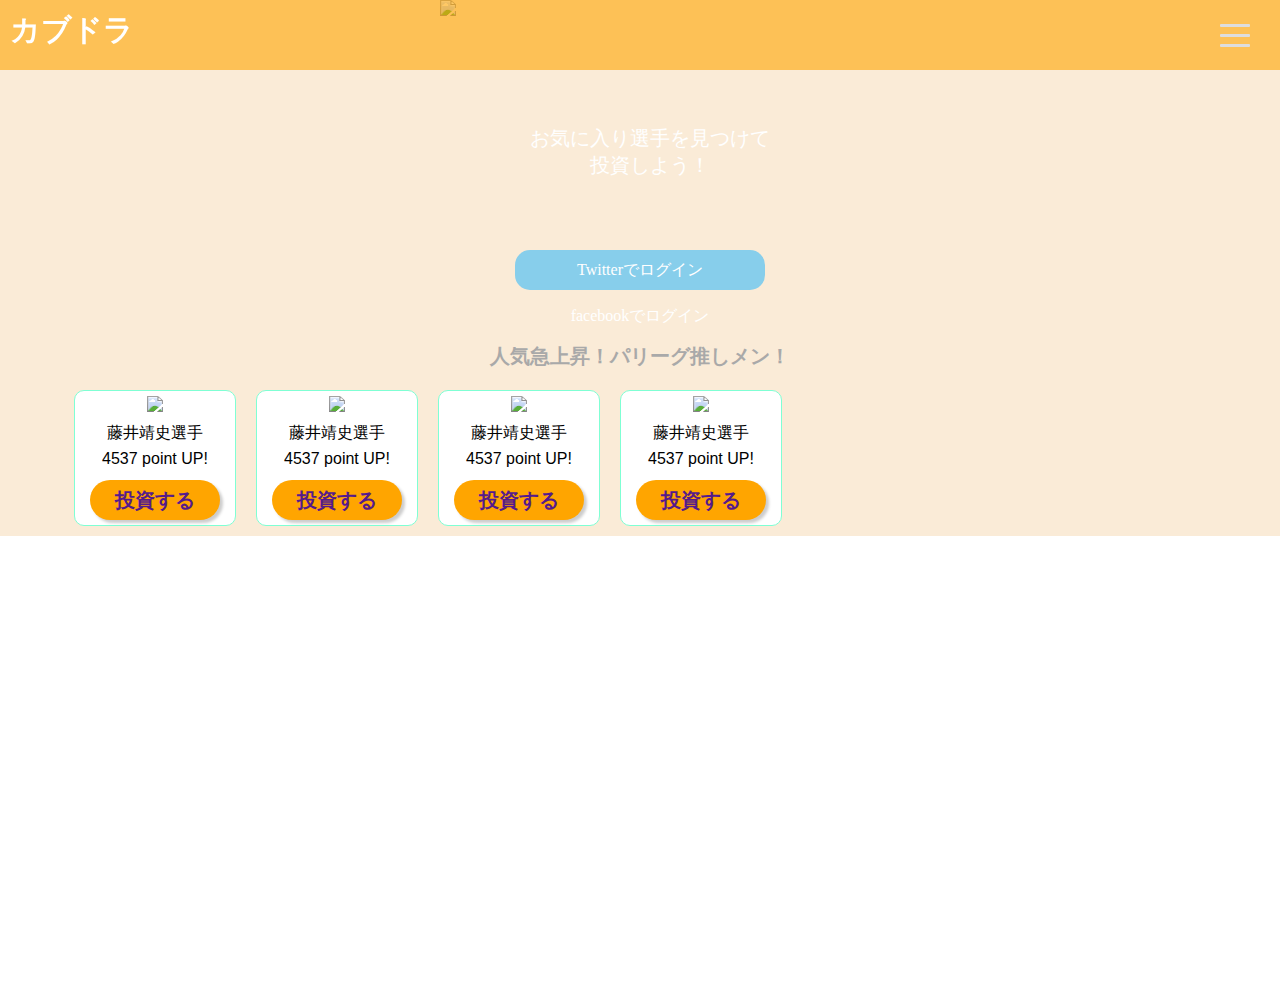
==== commit a2728a82: "drawer and headroom merged" ====
--- a/index.html
+++ b/index.html
@@ -10,7 +10,6 @@
     <!--    <link rel="stylesheet" href="//cdnjs.cloudflare.com/ajax/libs/drawer/2.4.0/css/drawer.min.css">-->
     <link rel="stylesheet" href="drawer.css" />
     <!-- headroom.jsのためのcss-->
-    <link rel="stylesheet" href="headroom.css" />
 </head>
 
 <body class="drawer drawer-right">
@@ -18,7 +17,7 @@
     <div class="wrapper">
 
         <!-- Header -->
-        <header role="banner" class="headroom">
+        <header id="header" class="header-animated" role="banner">
             <h1>カブドラ</h1>
             <div class="drawer-header">
                 <button type="button" class="drawer-toggle drawer-hamburger">
@@ -26,41 +25,45 @@
                     <span class="drawer-hamburger-icon"></span>
                 </button>
             </div>
+        </header>
 
-            <!-- side -->
-            <div id="side" class="drawer-main drawer-default">
-                <nav class="drawer-nav" role="navigation">
-                    <div class="drawer-brand"><a href="./">Menu</a></div>
+        <!-- side -->
+        <div id="side" class="drawer-main drawer-default">
+            <nav class="drawer-nav" role="navigation">
+                <div class="drawer-brand"><a href="./">Menu</a></div>
 
-                    <ul class="drawer-menu">
-                        <li class="drawer-menu-item"><a href="./base">My page</a></li>
-                        <li class="drawer-menu-item"><a href="./base">Player list</a></li>
-                        <li class="drawer-menu-item"><a href="./base">Prize</a></li>
-                    </ul>
+                <ul class="drawer-menu">
+                    <li class="drawer-menu-item"><a href="mypage.html">My page</a></li>
+                    <li class="drawer-menu-item"><a href="//www.google.com">Player list</a></li>
+                    <li class="drawer-menu-item"><a href="//www.toysrus.co.jp/">Prize</a></li>
+                </ul>
 
-                    <div class="drawer-footer"><span></span></div>
-                </nav>
-            </div>
-        </header>
+                <div class="drawer-footer"><span></span></div>
+            </nav>
+        </div>
 
         <!-- main -->
         <div id="main" class="drawer-overlay">
             <!-- コンテンツ部分 -->
             <div class="content">
-                <div class="top-image">
-                    <!-- 400 x 250 -->
-                    <img src="http://placehold.jp/400x250.png">
-                    <!-- ここはレスポンシブにしたいなー -->
-                    <div class="mojinose">
-                        お気に入り選手を見つけて
-                        <br> 投資しよう!
+
+                <!-- トップ画像 -->
+                <div id="top-table">
+                    <div class="top-background">
+                        <div class="top-image">
+                            <img src="http://placehold.jp/400x250.png">
+                            <div class="top-text">
+                                お気に入り選手を見つけて<br>
+                                投資しよう！
+                            </div>
+                        </div>
                     </div>
                 </div>
-
+                
                 <!-- login エリア-->
                 <div class="login">
                     <div class="twitter">
-                        <p>Twitterでログイン</p>
+                        <a>Twitterでログイン</p>
                     </div>
 
                     <div class="facebook">
@@ -139,6 +142,9 @@
     <script src="//cdnjs.cloudflare.com/ajax/libs/iScroll/5.1.3/iscroll.min.js" type="application/javascript"></script>
     <!--dropdown-->
     <script src="//cdn.jsdelivr.net/bootstrap.hover-dropdown/2.1.3/bootstrap-hover-dropdown.min.js"></script>
+    <!--headroom-->
+    <script src="//cdnjs.cloudflare.com/ajax/libs/headroom/0.7.0/headroom.min.js"></script>
+    <script src="//cdnjs.cloudflare.com/ajax/libs/headroom/0.7.0/jQuery.headroom.min.js"></script>
     <!--自作js-->
     <script src="main.js"></script>
 </body>
--- a/main.css
+++ b/main.css
@@ -2,8 +2,8 @@
     font-family: sans-serif;
     margin: 0;
     padding: 0;
-    overflow: hidden;
-    height: 100%;
+    overflow: scroll;
+    height: 1000px;
     width: 100%;
 }
 
@@ -35,15 +35,60 @@
 }
 
 /* header */
-header{
+#header{
     position: fixed;
     top: 0px;
     left: 0px;
     width:100%;
     height:70px; /* 固定 */
     background-color: rgba(255, 165, 0,0.6);
-    z-index: 1;
-}
+    z-index: 10;
+}
+
+
+/*headroom*/
+.header-animated {
+	-webkit-animation-duration: .5s;
+	-moz-animation-duration: .5s;
+	-o-animation-duration: .5s;
+	animation-duration: .5s;
+	-webkit-animation-fill-mode: both;
+	-moz-animation-fill-mode: both;
+	-o-animation-fill-mode: both;
+	animation-fill-mode: both
+}
+.header-animated.slideUp {
+	-webkit-animation-name: slideUp;
+	-moz-animation-name: slideUp;
+	-o-animation-name: slideUp;
+	animation-name: slideUp
+}
+@-webkit-keyframes slideUp {
+	0% {
+	-webkit-transform: translateY(0)
+	}
+	/*スライドアップで隠す領域*/
+	100% {
+	-webkit-transform: translateY(-100%)
+	}
+}
+.animated.slideDown {
+	-webkit-animation-name: slideDown;
+	-moz-animation-name: slideDown;
+	-o-animation-name: slideDown;
+	animation-name: slideDown
+}
+@-webkit-keyframes slideDown {
+	/*スライドダウンで隠す領域*/
+	0% {
+	-webkit-transform: translateY(-100%)
+	}
+
+	100% {
+	-webkit-transform: translateY(0)
+	}
+}
+
 
 .hamburger {
     display: block; 
@@ -109,12 +154,27 @@
     position: relative;
     width:450px;
     height:250px;
-}
-
-.mojinose{
-    position:absolute;
+    margin:0 auto;
+}
+
+#top-table .top-background{
+	position: relative;
+	width: 400px;
+	height: 250px;
+	margin: 0 auto;
+}
+.top-background .top-image .top-text{
+	position: absolute;
+	display:block;
+}
+.top-image{
+	margin: 0;
+}
+
+.top-text{
+    position: relative;
     top:50%;
-    left:100px;
+    left:90px;
     text-align: center;
     color: white;
     font-size:20px;
@@ -124,6 +184,7 @@
 .login{ /* login 内で共通 */
     font-family: 'Microsoft Sans Serif';
     text-align: center;
+    position: relative;
     margin: 0 auto;
     color: white;
 }
@@ -156,7 +217,9 @@
     position: relative;
     width:100%;
     height:100%;
-    padding:0 5%;/* いい感じにセンター寄せできないかなー */
+    margin:0 auto;
+    /* レスポンシブに */
+    left:5%;
     text-align:center;
 }
 
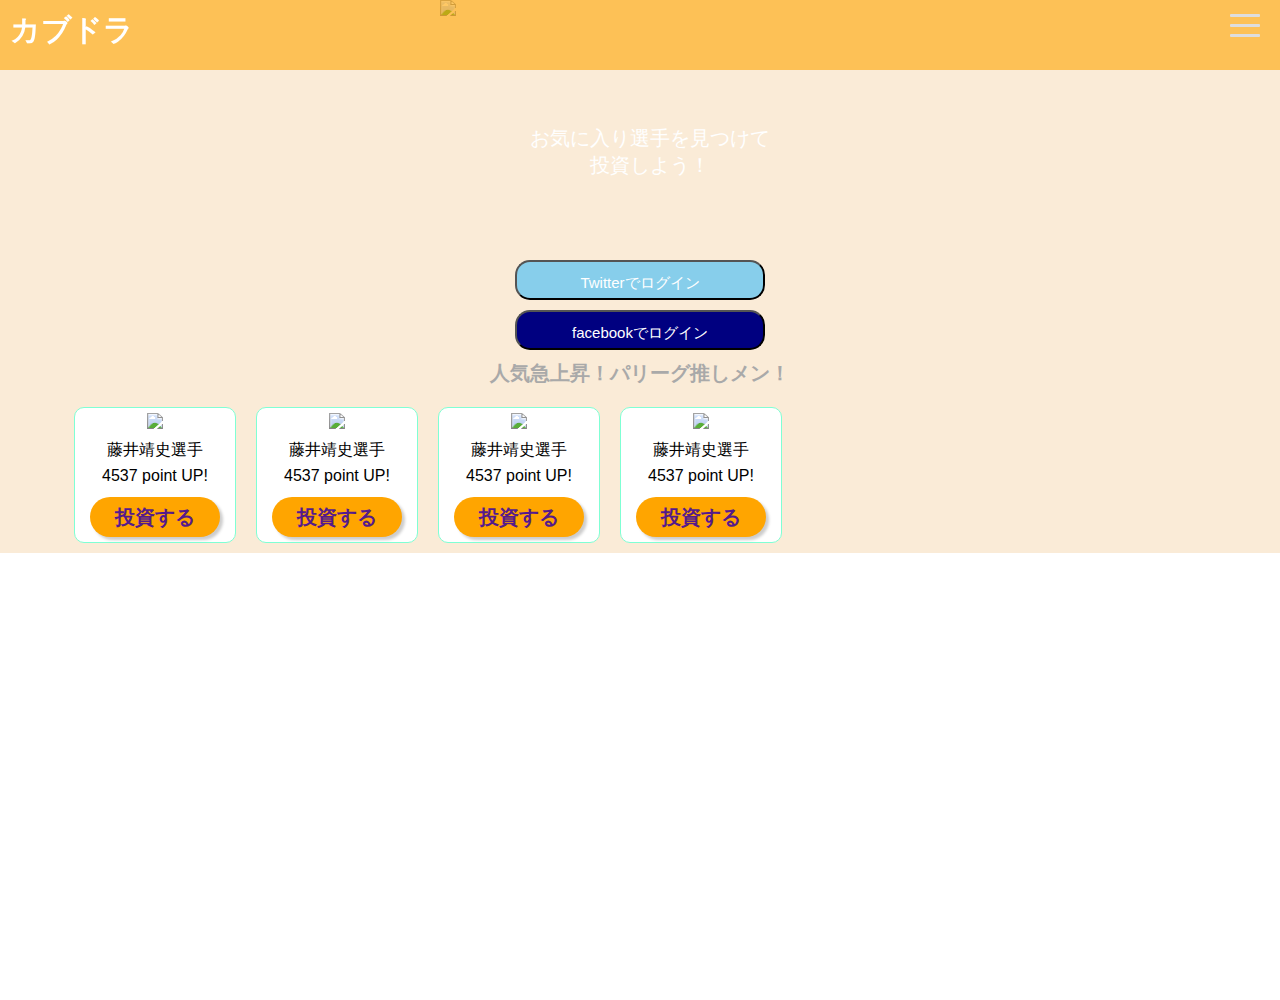
==== commit 4c3f58aa: "Folder delete, Social button modified" ====
--- a/index.html
+++ b/index.html
@@ -53,22 +53,18 @@
                         <div class="top-image">
                             <img src="http://placehold.jp/400x250.png">
                             <div class="top-text">
-                                お気に入り選手を見つけて<br>
-                                投資しよう！
+                                お気に入り選手を見つけて
+                                <br> 投資しよう！
                             </div>
                         </div>
                     </div>
                 </div>
-                
+
                 <!-- login エリア-->
                 <div class="login">
-                    <div class="twitter">
-                        <a>Twitterでログイン</p>
-                    </div>
+                    <button class="twitter">Twitterでログイン</button>
 
-                    <div class="facebook">
-                        <p>facebookでログイン</p>
-                    </div>
+                    <button class="facebook">facebookでログイン</button>
                 </div>
 
                 <!-- 運営からのコメント -->
--- a/main.css
+++ b/main.css
@@ -20,9 +20,10 @@
 }
 
 button{
-    margin: 10px;
-    height: 40px;
-    width: 300px;
+    display: block;
+    font-family: sans-serif;
+    font-size: 15px;
+    color:white;
 }
 
 a{
@@ -185,12 +186,12 @@
     font-family: 'Microsoft Sans Serif';
     text-align: center;
     position: relative;
-    margin: 0 auto;
-    color: white;
-}
-
-.login > .twitter{
-    margin: 0 auto;
+    margin: 10px auto;
+    color: white;
+}
+
+.login .twitter{
+    margin: 10px  auto;
     background: skyblue;
     width: 250px;
     height: 40px;
@@ -198,8 +199,8 @@
     border-radius: 15px;
 }
 
-.login > .facebook{
-    margin: 0 auto;
+.login .facebook{
+    margin: 10px auto;
     background: navy;
     width: 250px;
     height: 40px;
